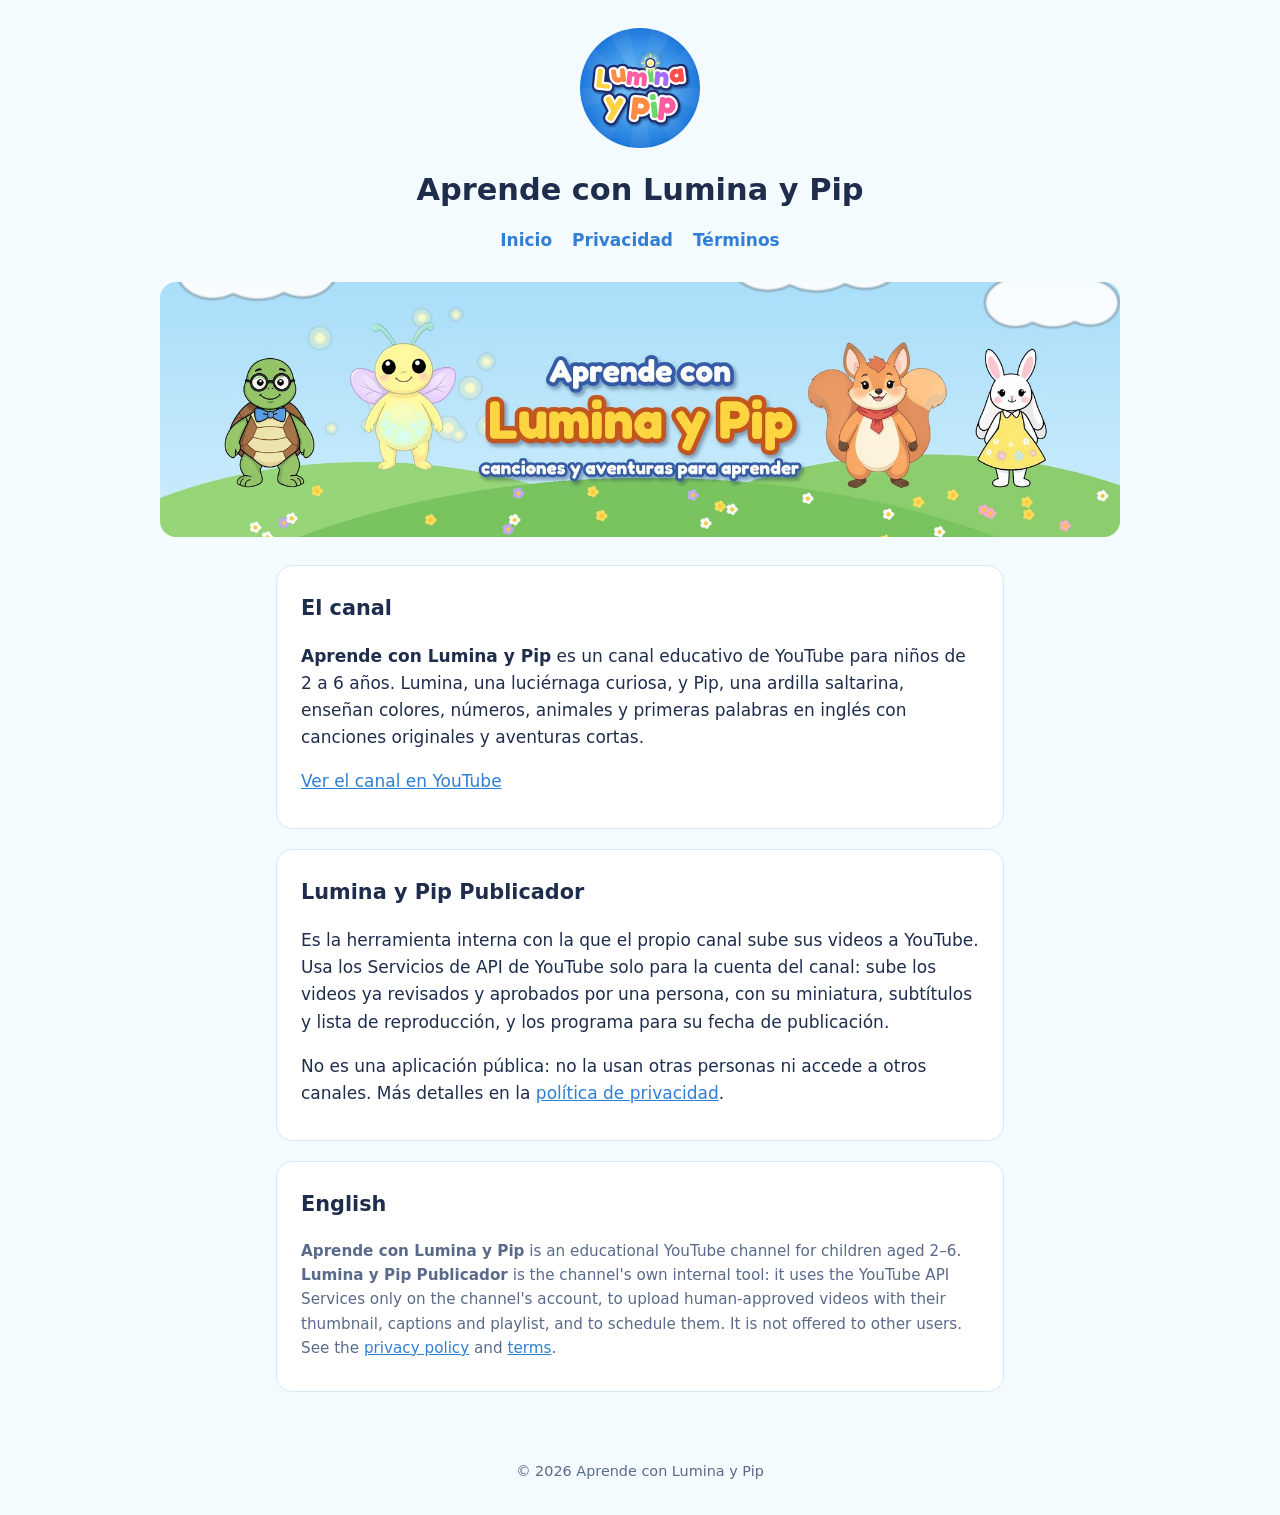
==== index.html @ dc0a206a "Web del canal: inicio, política de privacidad y términos Co-Authored-By: Claude Opus 5.5 <noreply@an" ====
<!doctype html>
<html lang="es">
<head>
<meta charset="utf-8">
<meta name="viewport" content="width=device-width, initial-scale=1">
<title>Aprende con Lumina y Pip</title>
<meta name="description" content="Canal infantil educativo de YouTube con canciones originales para niños de 2 a 6 años.">
<link rel="icon" href="logo.png">
<link rel="stylesheet" href="estilo.css">
</head>
<body>
<header>
  <img class="logo" src="logo.png" alt="Logo de Lumina y Pip">
  <h1>Aprende con Lumina y Pip</h1>
  <nav><a href="index.html">Inicio</a><a href="privacidad.html">Privacidad</a><a href="terminos.html">Términos</a></nav>
</header>
<img class="banner" src="banner.jpg" alt="Lumina, Pip, Don Tomás y Lila en un prado">
<main>
  <section>
    <h2>El canal</h2>
    <p><strong>Aprende con Lumina y Pip</strong> es un canal educativo de YouTube para niños de 2 a 6 años.
      Lumina, una luciérnaga curiosa, y Pip, una ardilla saltarina, enseñan colores, números, animales y
      primeras palabras en inglés con canciones originales y aventuras cortas.</p>
    <p><a href="https://www.youtube.com/channel/UCQlJLO9qxWHxCkMAF_NwmAQ">Ver el canal en YouTube</a></p>
  </section>
  <section>
    <h2>Lumina y Pip Publicador</h2>
    <p>Es la herramienta interna con la que el propio canal sube sus videos a YouTube. Usa los Servicios de
      API de YouTube solo para la cuenta del canal: sube los videos ya revisados y aprobados por una persona,
      con su miniatura, subtítulos y lista de reproducción, y los programa para su fecha de publicación.</p>
    <p>No es una aplicación pública: no la usan otras personas ni accede a otros canales. Más detalles en la
      <a href="privacidad.html">política de privacidad</a>.</p>
  </section>
  <section lang="en">
    <h2>English</h2>
    <p class="idioma"><strong>Aprende con Lumina y Pip</strong> is an educational YouTube channel for children
      aged 2–6. <strong>Lumina y Pip Publicador</strong> is the channel's own internal tool: it uses the YouTube
      API Services only on the channel's account, to upload human‑approved videos with their thumbnail, captions
      and playlist, and to schedule them. It is not offered to other users. See the
      <a href="privacidad.html#english">privacy policy</a> and <a href="terminos.html#english">terms</a>.</p>
  </section>
</main>
<footer>© 2026 Aprende con Lumina y Pip</footer>
</body>
</html>
---- estilo.css ----
:root {
  --fondo: #f4fbff;
  --texto: #1f2d4d;
  --suave: #5a6a8a;
  --azul: #2f7fd6;
  --amarillo: #ffd640;
  --tarjeta: #ffffff;
  --borde: #d8e8f5;
}
* { box-sizing: border-box; }
body {
  margin: 0;
  background: var(--fondo);
  color: var(--texto);
  font: 17px/1.6 "Segoe UI", system-ui, -apple-system, sans-serif;
}
header { text-align: center; padding: 28px 16px 8px; }
header img.logo { width: 120px; height: 120px; border-radius: 50%; }
header h1 { margin: 10px 0 0; font-size: 1.9rem; }
nav { margin: 12px 0 0; }
nav a { color: var(--azul); margin: 0 10px; font-weight: 600; text-decoration: none; }
nav a:hover { text-decoration: underline; }
.banner { display: block; width: 100%; max-width: 960px; margin: 20px auto 0; border-radius: 16px; }
main { max-width: 760px; margin: 0 auto; padding: 8px 16px 48px; }
section {
  background: var(--tarjeta);
  border: 1px solid var(--borde);
  border-radius: 16px;
  padding: 8px 24px 16px;
  margin: 20px 0;
}
h2 { font-size: 1.3rem; margin-top: 18px; }
a { color: var(--azul); }
.idioma { color: var(--suave); font-size: 0.95rem; }
footer { text-align: center; color: var(--suave); font-size: 0.9rem; padding: 0 16px 32px; }
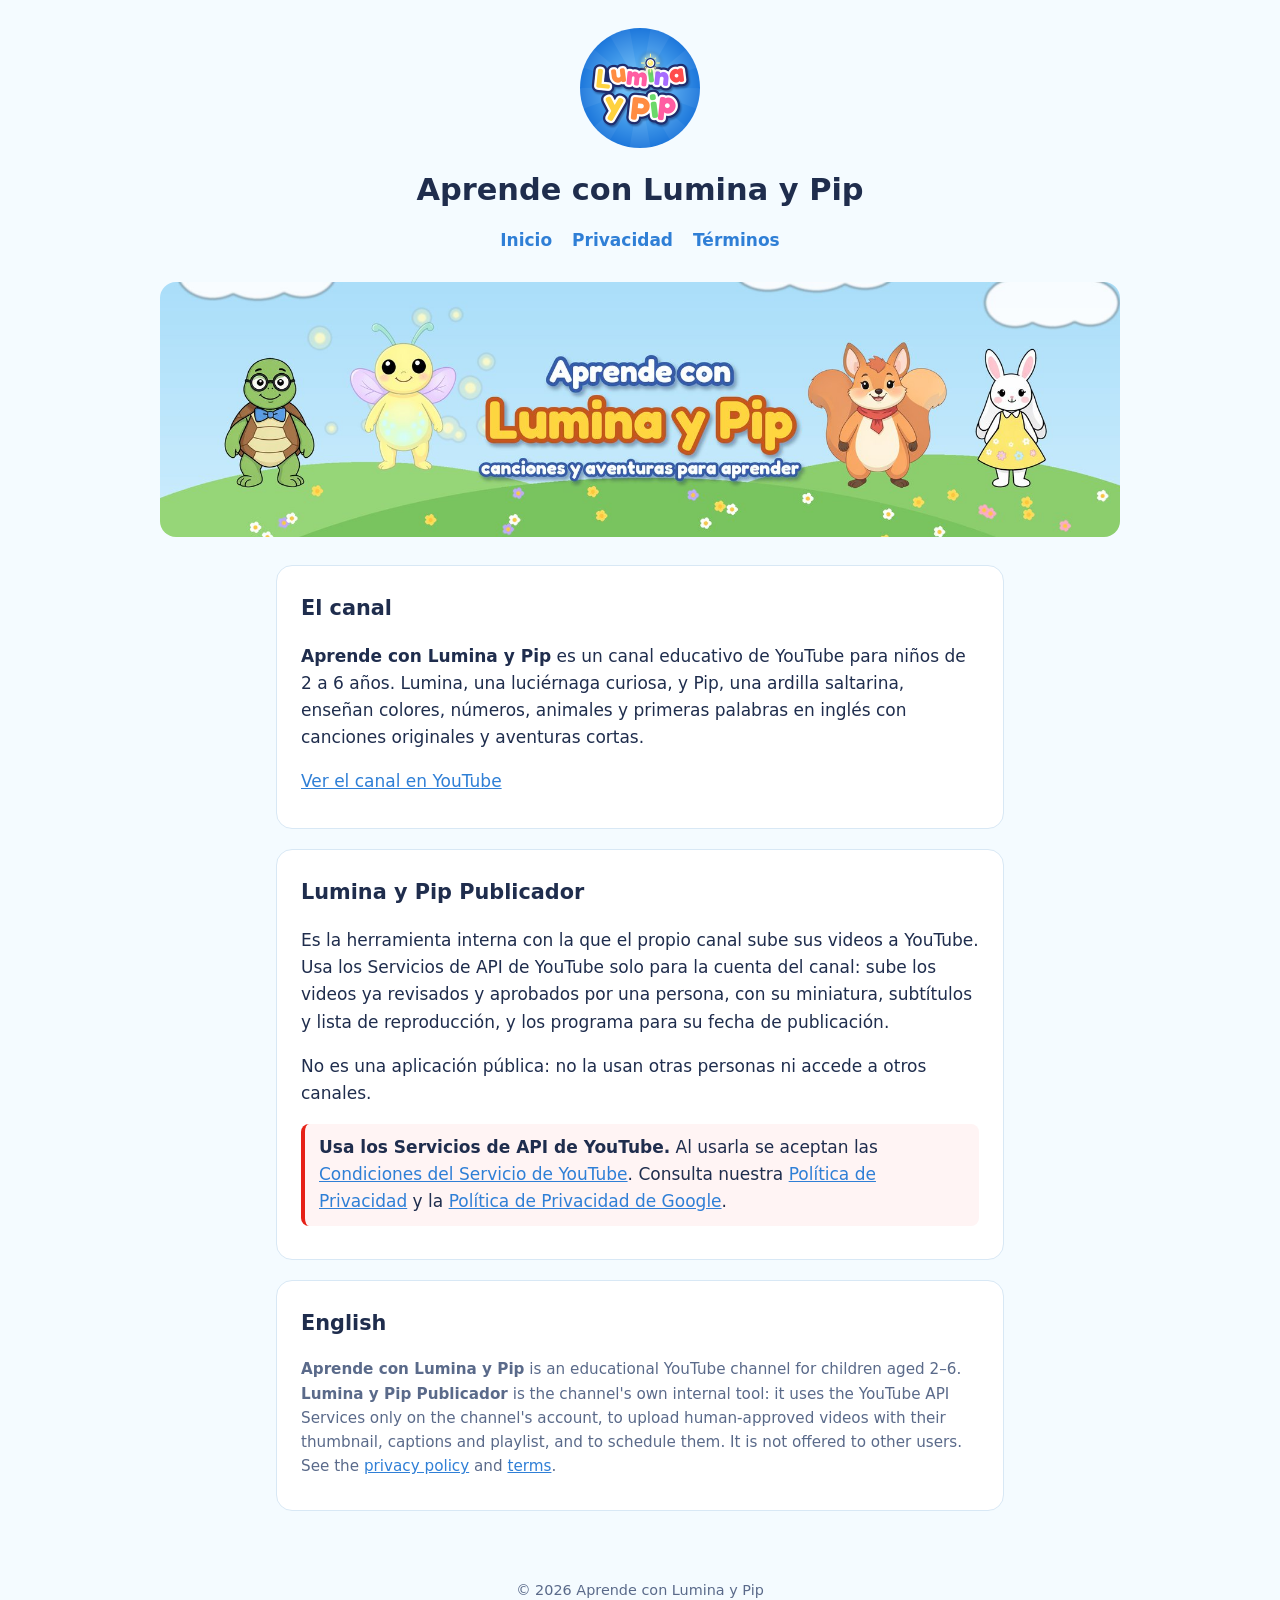
==== commit 343b29a5: "Aviso de Servicios de API de YouTube en el inicio y apartado de eliminación de datos Co-Authored-By:" ====
--- a/index.html
+++ b/index.html
@@ -28,8 +28,11 @@
     <p>Es la herramienta interna con la que el propio canal sube sus videos a YouTube. Usa los Servicios de
       API de YouTube solo para la cuenta del canal: sube los videos ya revisados y aprobados por una persona,
       con su miniatura, subtítulos y lista de reproducción, y los programa para su fecha de publicación.</p>
-    <p>No es una aplicación pública: no la usan otras personas ni accede a otros canales. Más detalles en la
-      <a href="privacidad.html">política de privacidad</a>.</p>
+    <p>No es una aplicación pública: no la usan otras personas ni accede a otros canales.</p>
+    <p class="aviso-yt"><strong>Usa los Servicios de API de YouTube.</strong> Al usarla se aceptan las
+      <a href="https://www.youtube.com/t/terms">Condiciones del Servicio de YouTube</a>. Consulta nuestra
+      <a href="privacidad.html">Política de Privacidad</a> y la
+      <a href="https://policies.google.com/privacy">Política de Privacidad de Google</a>.</p>
   </section>
   <section lang="en">
     <h2>English</h2>
--- a/estilo.css
+++ b/estilo.css
@@ -33,3 +33,4 @@
 a { color: var(--azul); }
 .idioma { color: var(--suave); font-size: 0.95rem; }
 footer { text-align: center; color: var(--suave); font-size: 0.9rem; padding: 0 16px 32px; }
+.aviso-yt { background: #fff4f4; border-left: 4px solid #e62117; padding: 10px 14px; border-radius: 8px; }
